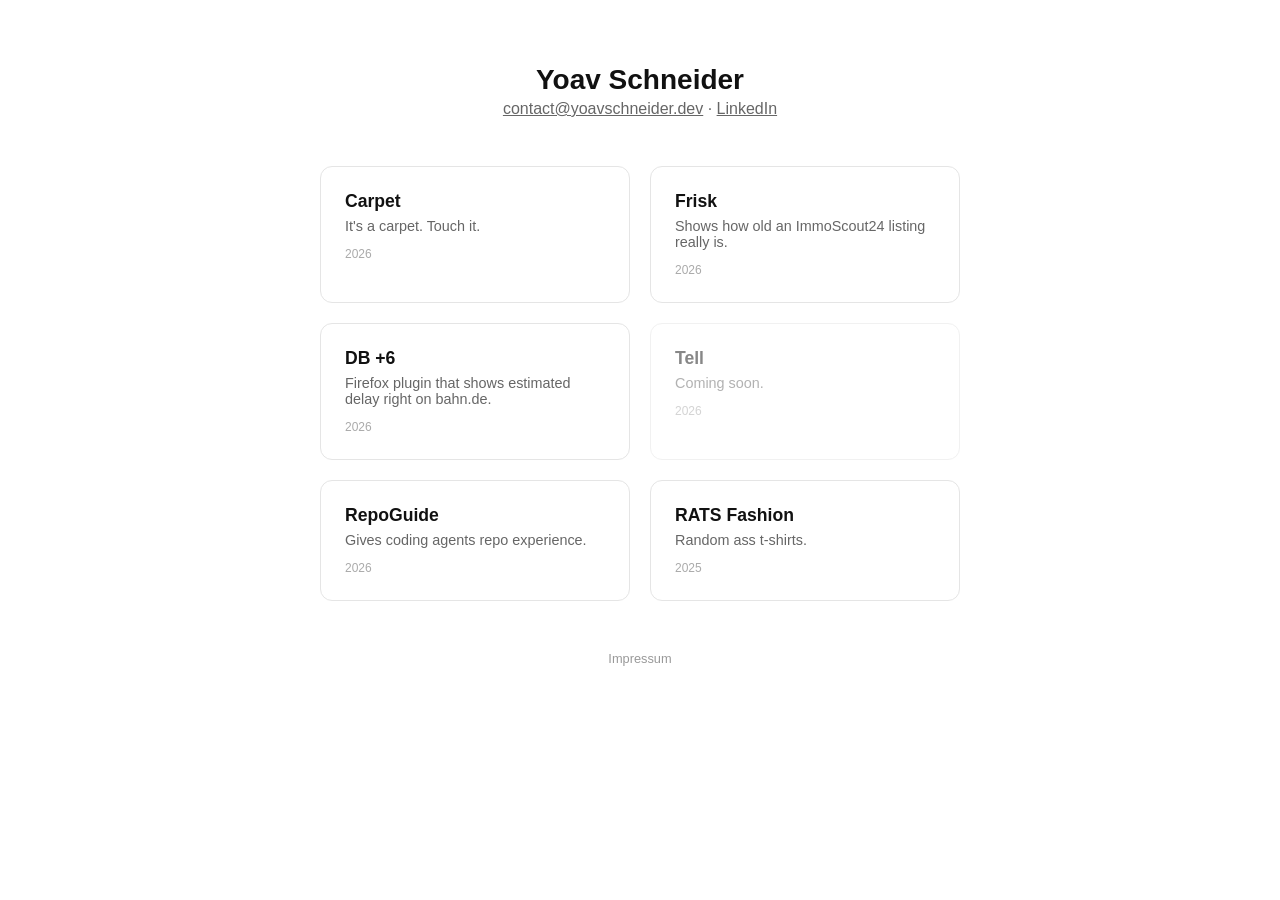
==== landing/index.html @ 54a187fa "Point user-facing contact address at contact@yoavschneider.dev Replaces the personal Gmail shown on " ====
<!doctype html>
<html lang="en">
<head>
<meta charset="utf-8">
<meta name="viewport" content="width=device-width, initial-scale=1">
<title>Yoav Schneider</title>
<style>
  body {
    margin: 0;
    background: #fff;
    color: #111;
    font-family: -apple-system, BlinkMacSystemFont, "Segoe UI", Helvetica, Arial, sans-serif;
    display: flex;
    flex-direction: column;
    align-items: center;
    padding: 4rem 1.5rem;
  }
  h1 { font-size: 1.75rem; margin: 0 0 0.25rem; }
  .email { color: #666; margin: 0 0 3rem; }
  .email a { color: inherit; }
  .projects {
    display: flex;
    flex-wrap: wrap;
    gap: 1.25rem;
    justify-content: center;
    max-width: 640px;
  }
  .card {
    display: block;
    width: 260px;
    padding: 1.5rem;
    border: 1px solid #e5e5e5;
    border-radius: 12px;
    text-decoration: none;
    color: inherit;
    transition: box-shadow 0.15s ease, transform 0.15s ease;
  }
  .card:hover {
    box-shadow: 0 4px 16px rgba(0,0,0,0.08);
    transform: translateY(-2px);
  }
  .card h2 { margin: 0 0 0.4rem; font-size: 1.1rem; }
  .card p { margin: 0 0 0.6rem; color: #666; font-size: 0.9rem; }
  .card time { color: #aaa; font-size: 0.75rem; }
  .card.soon { opacity: 0.5; cursor: default; }
  .card.soon:hover { box-shadow: none; transform: none; }
  footer { margin-top: 3rem; }
  footer a { color: #999; font-size: 0.8rem; text-decoration: none; }
  footer a:hover { text-decoration: underline; }
</style>
</head>
<body>
  <h1>Yoav Schneider</h1>
  <p class="email">
    <a href="mailto:contact@yoavschneider.dev">contact@yoavschneider.dev</a>
    · <a href="https://www.linkedin.com/in/yoav-schneider/">LinkedIn</a>
  </p>

  <div class="projects">
    <a class="card" href="/projects/carpet/">
      <h2>Carpet</h2>
      <p>It's a carpet. Touch it.</p>
      <time>2026</time>
    </a>
    <a class="card" href="/projects/frisk/">
      <h2>Frisk</h2>
      <p>Shows how old an ImmoScout24 listing really is.</p>
      <time>2026</time>
    </a>
    <a class="card" href="/projects/db/">
      <h2>DB +6</h2>
      <p>Firefox plugin that shows estimated delay right on bahn.de.</p>
      <time>2026</time>
    </a>
    <div class="card soon">
      <h2>Tell</h2>
      <p>Coming soon.</p>
      <time>2026</time>
    </div>
    <a class="card" href="https://repoguide.dev">
      <h2>RepoGuide</h2>
      <p>Gives coding agents repo experience.</p>
      <time>2026</time>
    </a>
    <a class="card" href="https://ratsfashion.art">
      <h2>RATS Fashion</h2>
      <p>Random ass t-shirts.</p>
      <time>2025</time>
    </a>
  </div>

  <footer><a href="/impressum.html">Impressum</a></footer>
</body>
</html>
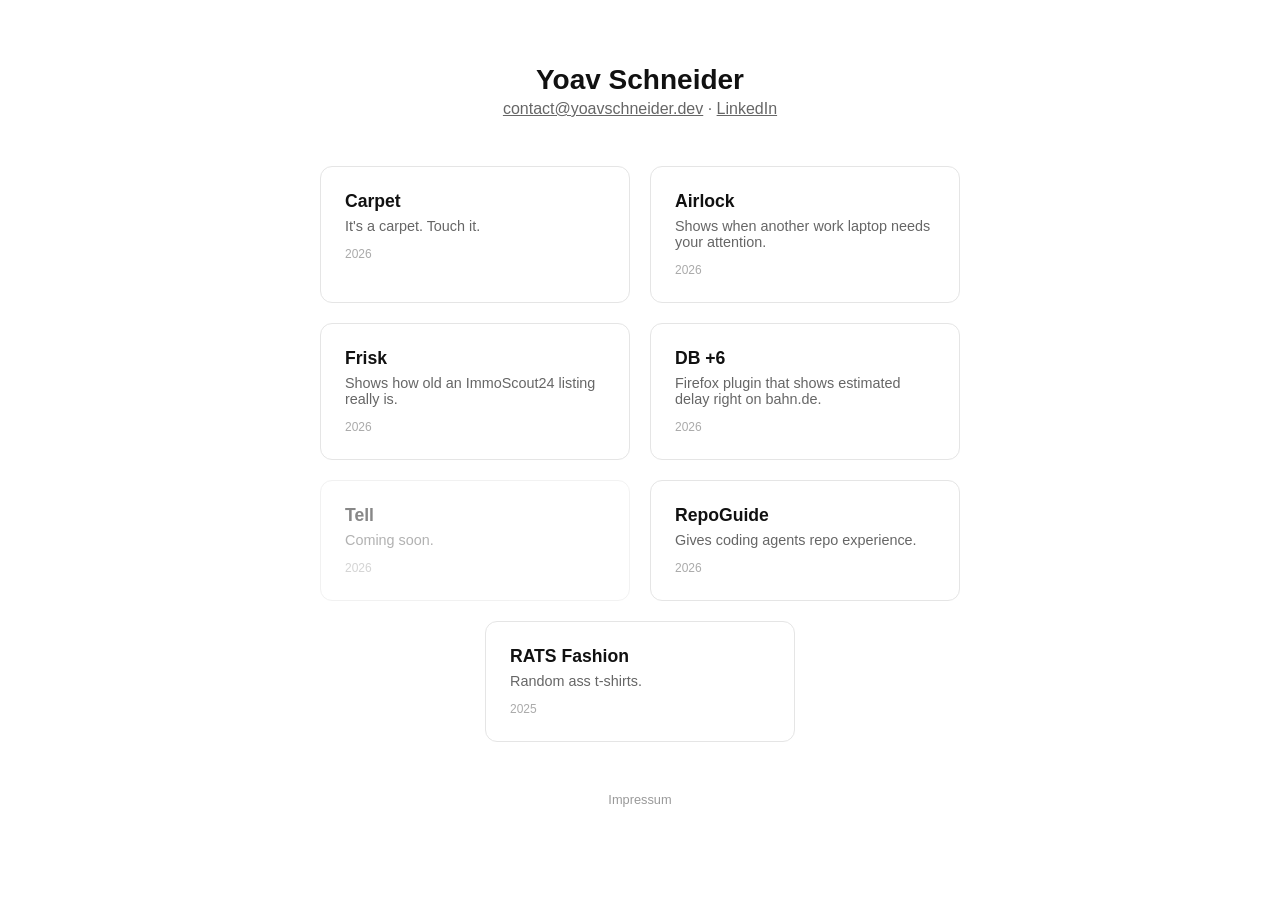
==== commit 53f63c52: "Add Airlock landing page and interactive examples" ====
--- a/landing/index.html
+++ b/landing/index.html
@@ -62,6 +62,11 @@
       <p>It's a carpet. Touch it.</p>
       <time>2026</time>
     </a>
+    <a class="card" href="/projects/airlock/">
+      <h2>Airlock</h2>
+      <p>Shows when another work laptop needs your attention.</p>
+      <time>2026</time>
+    </a>
     <a class="card" href="/projects/frisk/">
       <h2>Frisk</h2>
       <p>Shows how old an ImmoScout24 listing really is.</p>
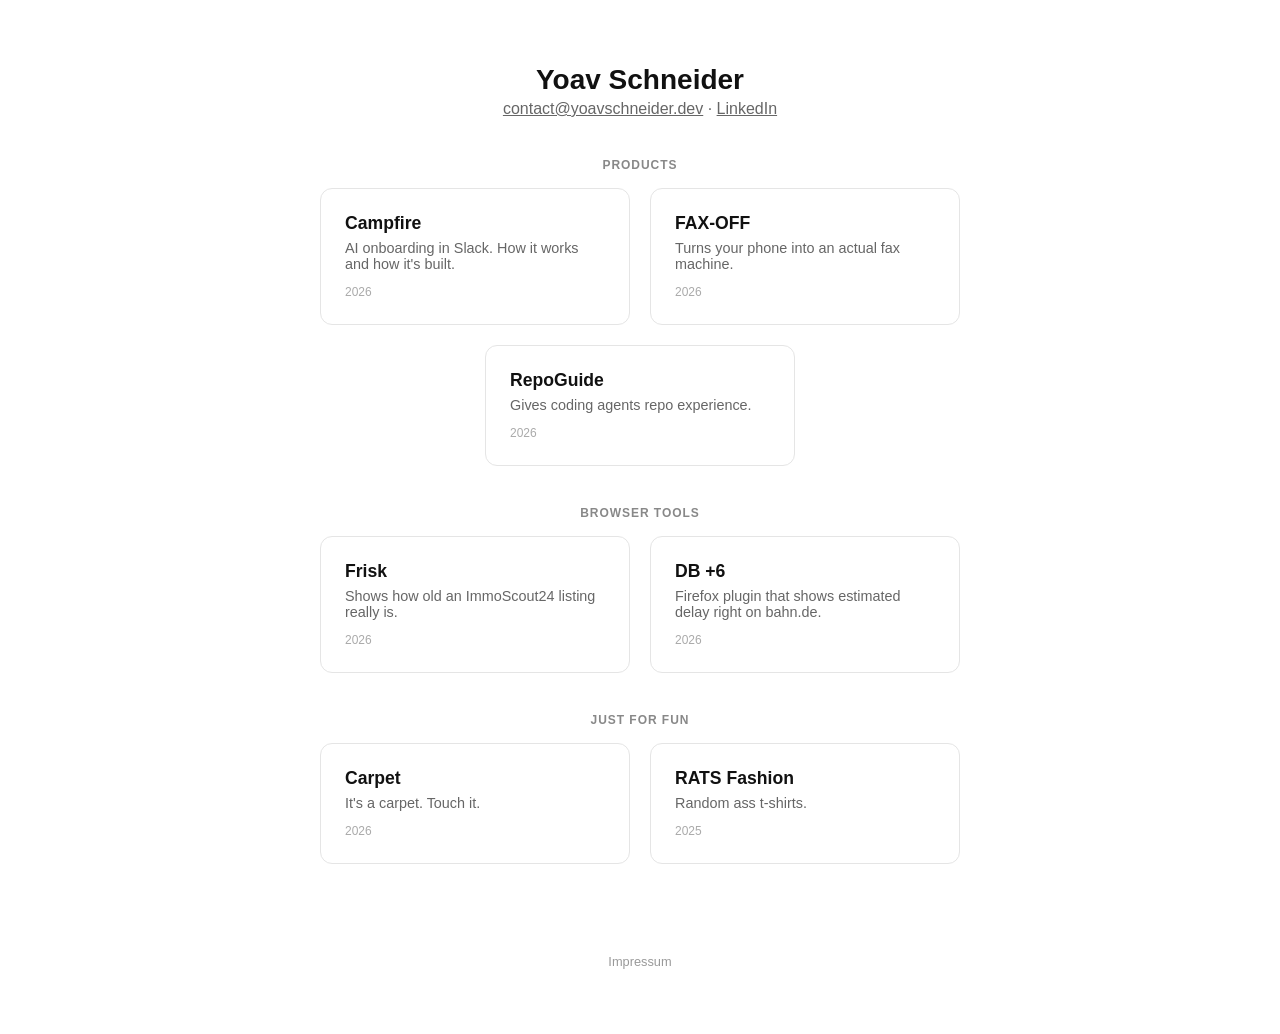
==== commit 214d917d: "Add Campfire case study page, group projects, link FAX-OFF Serve /projects/campfire/ from the landin" ====
--- a/landing/index.html
+++ b/landing/index.html
@@ -16,14 +16,14 @@
     padding: 4rem 1.5rem;
   }
   h1 { font-size: 1.75rem; margin: 0 0 0.25rem; }
-  .email { color: #666; margin: 0 0 3rem; }
+  .email { color: #666; margin: 0 0 2.5rem; }
   .email a { color: inherit; }
   .projects {
     display: flex;
     flex-wrap: wrap;
     gap: 1.25rem;
     justify-content: center;
-    max-width: 640px;
+    margin: 0 auto;
   }
   .card {
     display: block;
@@ -42,8 +42,11 @@
   .card h2 { margin: 0 0 0.4rem; font-size: 1.1rem; }
   .card p { margin: 0 0 0.6rem; color: #666; font-size: 0.9rem; }
   .card time { color: #aaa; font-size: 0.75rem; }
-  .card.soon { opacity: 0.5; cursor: default; }
-  .card.soon:hover { box-shadow: none; transform: none; }
+  .group { width: 100%; max-width: 820px; margin: 0 0 2.5rem; }
+  .group h3 {
+    font-size: 0.75rem; text-transform: uppercase; letter-spacing: 0.08em;
+    color: #888; font-weight: 600; text-align: center; margin: 0 0 1rem;
+  }
   footer { margin-top: 3rem; }
   footer a { color: #999; font-size: 0.8rem; text-decoration: none; }
   footer a:hover { text-decoration: underline; }
@@ -56,43 +59,58 @@
     · <a href="https://www.linkedin.com/in/yoav-schneider/">LinkedIn</a>
   </p>
 
-  <div class="projects">
-    <a class="card" href="/projects/carpet/">
-      <h2>Carpet</h2>
-      <p>It's a carpet. Touch it.</p>
-      <time>2026</time>
-    </a>
-    <a class="card" href="/projects/airlock/">
-      <h2>Airlock</h2>
-      <p>Shows when another work laptop needs your attention.</p>
-      <time>2026</time>
-    </a>
-    <a class="card" href="/projects/frisk/">
-      <h2>Frisk</h2>
-      <p>Shows how old an ImmoScout24 listing really is.</p>
-      <time>2026</time>
-    </a>
-    <a class="card" href="/projects/db/">
-      <h2>DB +6</h2>
-      <p>Firefox plugin that shows estimated delay right on bahn.de.</p>
-      <time>2026</time>
-    </a>
-    <div class="card soon">
-      <h2>Tell</h2>
-      <p>Coming soon.</p>
-      <time>2026</time>
+  <section class="group">
+    <h3>Products</h3>
+    <div class="projects">
+      <a class="card" href="/projects/campfire/">
+        <h2>Campfire</h2>
+        <p>AI onboarding in Slack. How it works and how it's built.</p>
+        <time>2026</time>
+      </a>
+      <a class="card" href="https://faxoff.app">
+        <h2>FAX-OFF</h2>
+        <p>Turns your phone into an actual fax machine.</p>
+        <time>2026</time>
+      </a>
+      <a class="card" href="https://repoguide.dev">
+        <h2>RepoGuide</h2>
+        <p>Gives coding agents repo experience.</p>
+        <time>2026</time>
+      </a>
     </div>
-    <a class="card" href="https://repoguide.dev">
-      <h2>RepoGuide</h2>
-      <p>Gives coding agents repo experience.</p>
-      <time>2026</time>
-    </a>
-    <a class="card" href="https://ratsfashion.art">
-      <h2>RATS Fashion</h2>
-      <p>Random ass t-shirts.</p>
-      <time>2025</time>
-    </a>
-  </div>
+  </section>
+
+  <section class="group">
+    <h3>Browser tools</h3>
+    <div class="projects">
+      <a class="card" href="/projects/frisk/">
+        <h2>Frisk</h2>
+        <p>Shows how old an ImmoScout24 listing really is.</p>
+        <time>2026</time>
+      </a>
+      <a class="card" href="/projects/db/">
+        <h2>DB +6</h2>
+        <p>Firefox plugin that shows estimated delay right on bahn.de.</p>
+        <time>2026</time>
+      </a>
+    </div>
+  </section>
+
+  <section class="group">
+    <h3>Just for fun</h3>
+    <div class="projects">
+      <a class="card" href="/projects/carpet/">
+        <h2>Carpet</h2>
+        <p>It's a carpet. Touch it.</p>
+        <time>2026</time>
+      </a>
+      <a class="card" href="https://ratsfashion.art">
+        <h2>RATS Fashion</h2>
+        <p>Random ass t-shirts.</p>
+        <time>2025</time>
+      </a>
+    </div>
+  </section>
 
   <footer><a href="/impressum.html">Impressum</a></footer>
 </body>
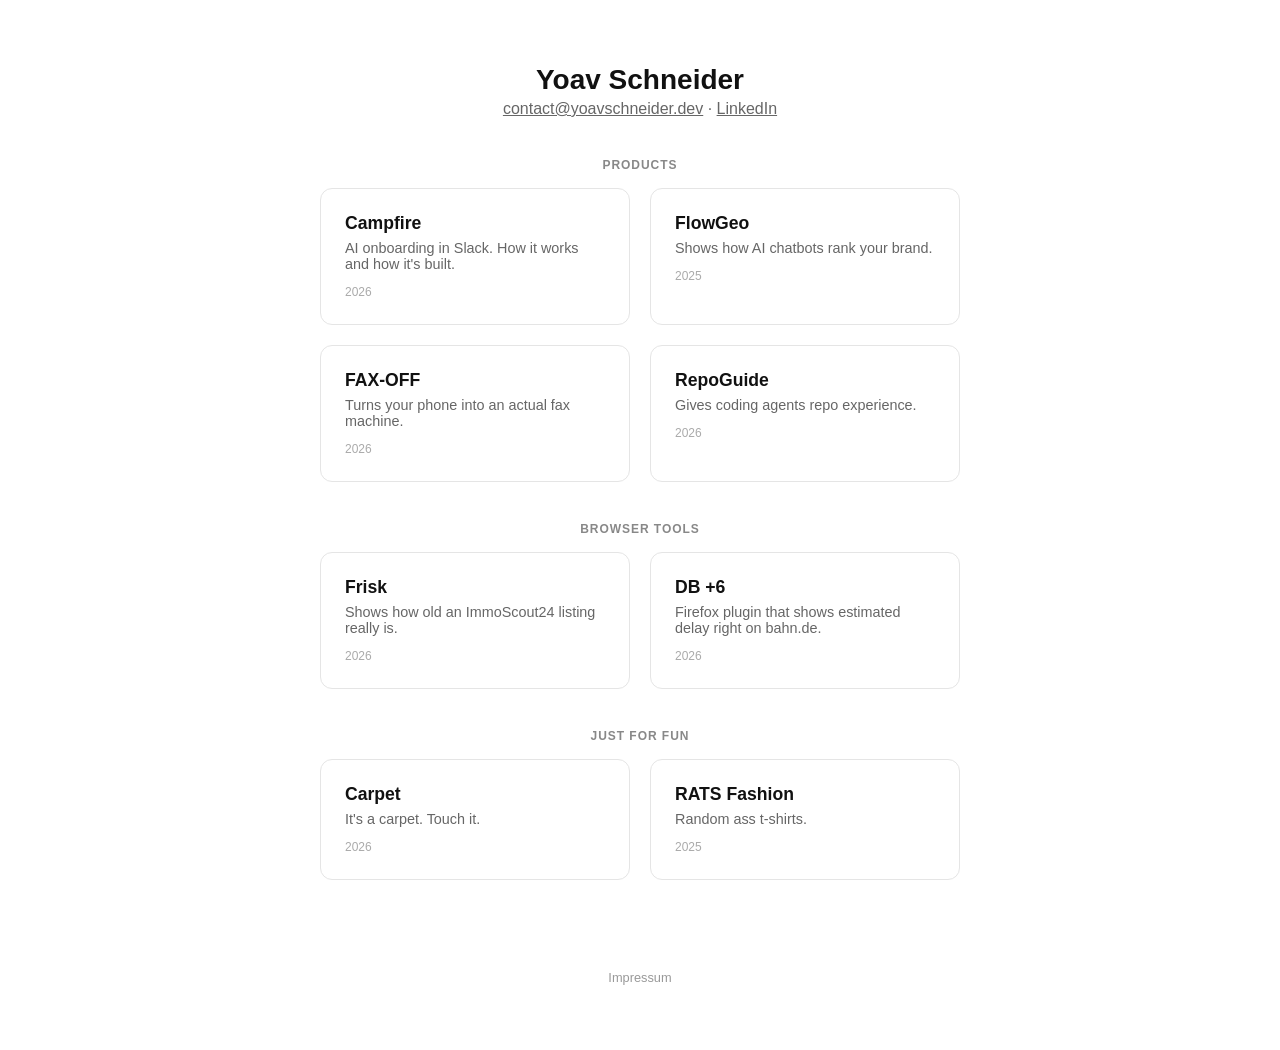
==== commit 7cfd8471: "Add FlowGeo case study page and card Co-Authored-By: Claude Opus 5.5 <noreply@anthropic.com>" ====
--- a/landing/index.html
+++ b/landing/index.html
@@ -42,6 +42,10 @@
   .card h2 { margin: 0 0 0.4rem; font-size: 1.1rem; }
   .card p { margin: 0 0 0.6rem; color: #666; font-size: 0.9rem; }
   .card time { color: #aaa; font-size: 0.75rem; }
+  .card-main { display: block; color: inherit; text-decoration: none; }
+  .card-foot { display: flex; justify-content: space-between; align-items: baseline; }
+  .card-link { color: #666; font-size: 0.8rem; text-decoration: none; }
+  .card-link:hover { color: #111; text-decoration: underline; }
   .group { width: 100%; max-width: 820px; margin: 0 0 2.5rem; }
   .group h3 {
     font-size: 0.75rem; text-transform: uppercase; letter-spacing: 0.08em;
@@ -66,6 +70,11 @@
         <h2>Campfire</h2>
         <p>AI onboarding in Slack. How it works and how it's built.</p>
         <time>2026</time>
+      </a>
+      <a class="card" href="/projects/flowgeo/">
+        <h2>FlowGeo</h2>
+        <p>Shows how AI chatbots rank your brand.</p>
+        <time>2025</time>
       </a>
       <a class="card" href="https://faxoff.app">
         <h2>FAX-OFF</h2>
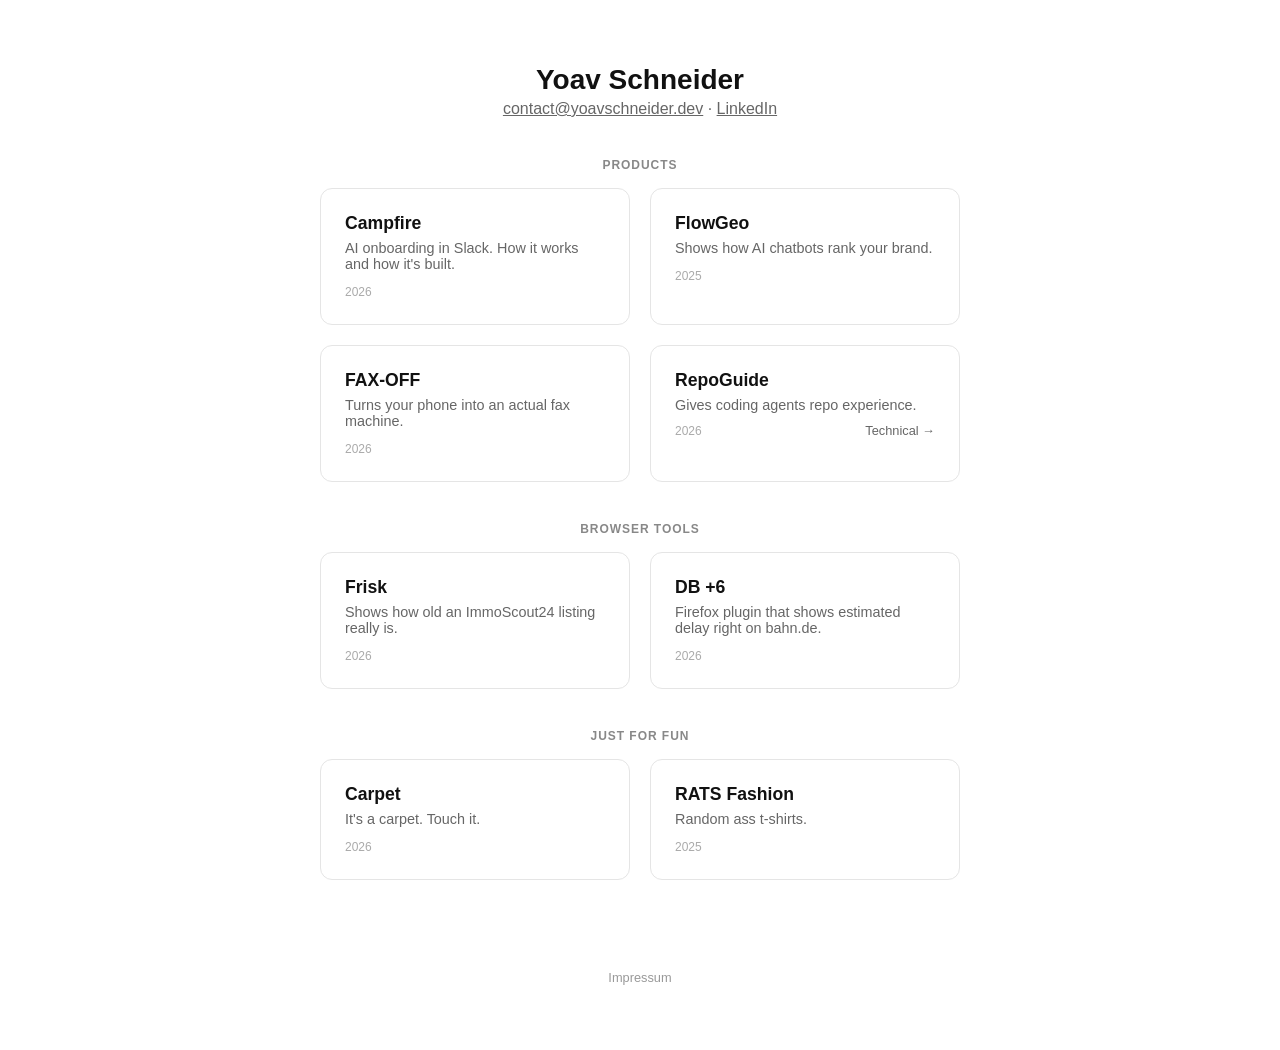
==== commit 1016c1d8: "Add RepoGuide technical page, link it from the card Co-Authored-By: Claude Opus 5.5 <noreply@anthrop" ====
--- a/landing/index.html
+++ b/landing/index.html
@@ -81,11 +81,16 @@
         <p>Turns your phone into an actual fax machine.</p>
         <time>2026</time>
       </a>
-      <a class="card" href="https://repoguide.dev">
-        <h2>RepoGuide</h2>
-        <p>Gives coding agents repo experience.</p>
-        <time>2026</time>
-      </a>
+      <div class="card">
+        <a class="card-main" href="https://repoguide.dev">
+          <h2>RepoGuide</h2>
+          <p>Gives coding agents repo experience.</p>
+        </a>
+        <div class="card-foot">
+          <time>2026</time>
+          <a class="card-link" href="/projects/repoguide/">Technical &rarr;</a>
+        </div>
+      </div>
     </div>
   </section>
 
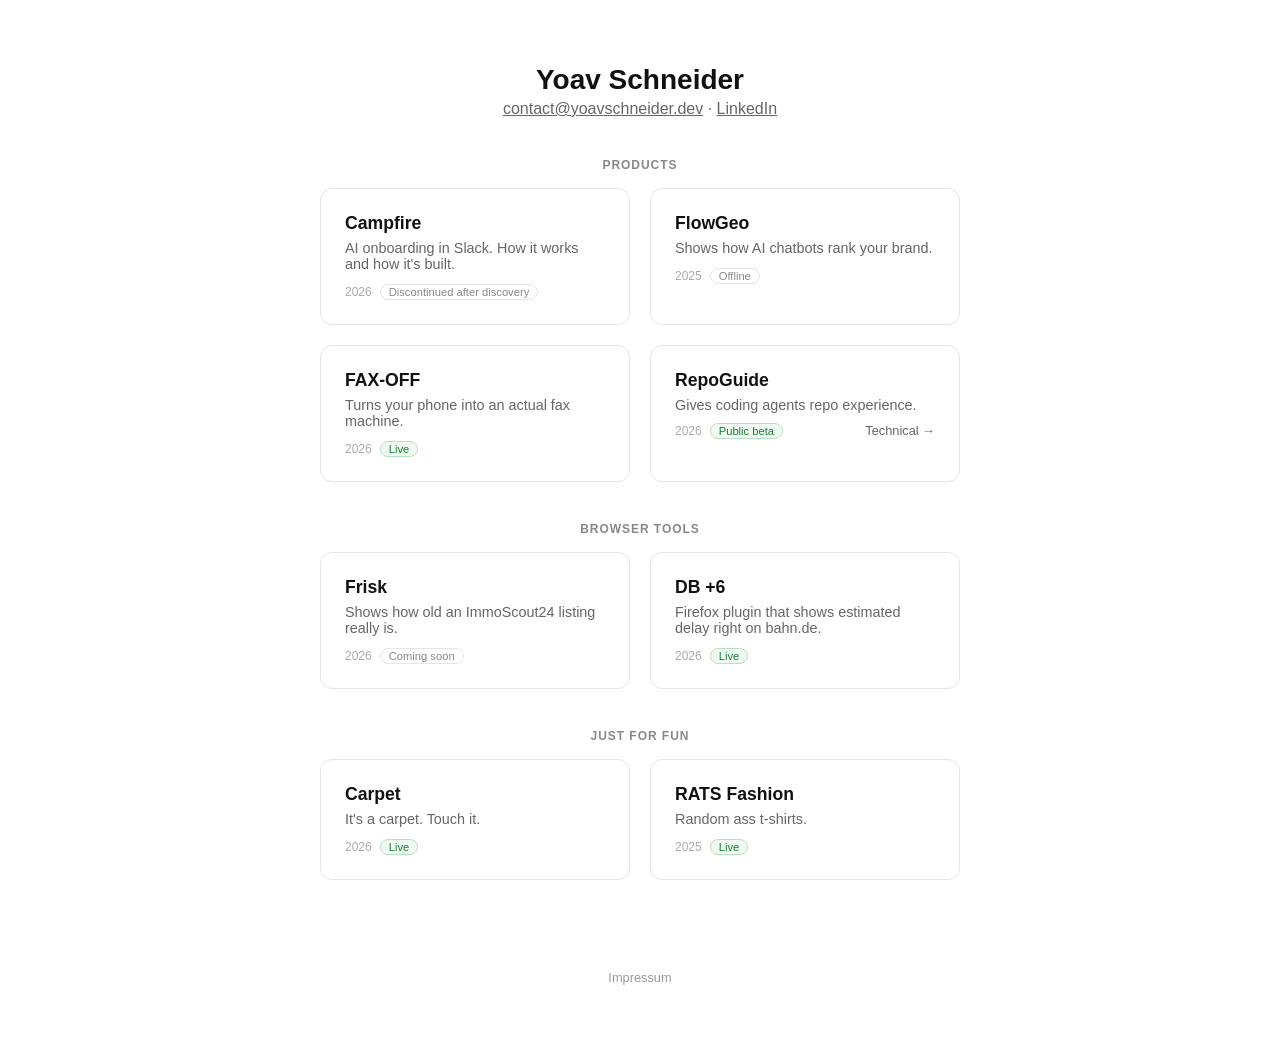
==== commit b5baef59: "Lead with outcomes: status labels on cards, drop commit/LOC counts Promote RepoGuide's benchmark res" ====
--- a/landing/index.html
+++ b/landing/index.html
@@ -42,6 +42,9 @@
   .card h2 { margin: 0 0 0.4rem; font-size: 1.1rem; }
   .card p { margin: 0 0 0.6rem; color: #666; font-size: 0.9rem; }
   .card time { color: #aaa; font-size: 0.75rem; }
+  .meta-row { display: inline-flex; align-items: center; gap: 0.5rem; }
+  .status { font-size: 0.7rem; border-radius: 999px; padding: 0.05rem 0.5rem; border: 1px solid #e5e5e5; color: #888; }
+  .status.live { color: #1a7f37; border-color: #b7e1c1; background: #f0faf2; }
   .card-main { display: block; color: inherit; text-decoration: none; }
   .card-foot { display: flex; justify-content: space-between; align-items: baseline; }
   .card-link { color: #666; font-size: 0.8rem; text-decoration: none; }
@@ -69,17 +72,17 @@
       <a class="card" href="/projects/campfire/">
         <h2>Campfire</h2>
         <p>AI onboarding in Slack. How it works and how it's built.</p>
-        <time>2026</time>
+        <span class="meta-row"><time>2026</time><span class="status off">Discontinued after discovery</span></span>
       </a>
       <a class="card" href="/projects/flowgeo/">
         <h2>FlowGeo</h2>
         <p>Shows how AI chatbots rank your brand.</p>
-        <time>2025</time>
+        <span class="meta-row"><time>2025</time><span class="status off">Offline</span></span>
       </a>
       <a class="card" href="https://faxoff.app">
         <h2>FAX-OFF</h2>
         <p>Turns your phone into an actual fax machine.</p>
-        <time>2026</time>
+        <span class="meta-row"><time>2026</time><span class="status live">Live</span></span>
       </a>
       <div class="card">
         <a class="card-main" href="https://repoguide.dev">
@@ -87,7 +90,7 @@
           <p>Gives coding agents repo experience.</p>
         </a>
         <div class="card-foot">
-          <time>2026</time>
+          <span class="meta-row"><time>2026</time><span class="status live">Public beta</span></span>
           <a class="card-link" href="/projects/repoguide/">Technical &rarr;</a>
         </div>
       </div>
@@ -100,12 +103,12 @@
       <a class="card" href="/projects/frisk/">
         <h2>Frisk</h2>
         <p>Shows how old an ImmoScout24 listing really is.</p>
-        <time>2026</time>
+        <span class="meta-row"><time>2026</time><span class="status off">Coming soon</span></span>
       </a>
       <a class="card" href="/projects/db/">
         <h2>DB +6</h2>
         <p>Firefox plugin that shows estimated delay right on bahn.de.</p>
-        <time>2026</time>
+        <span class="meta-row"><time>2026</time><span class="status live">Live</span></span>
       </a>
     </div>
   </section>
@@ -116,12 +119,12 @@
       <a class="card" href="/projects/carpet/">
         <h2>Carpet</h2>
         <p>It's a carpet. Touch it.</p>
-        <time>2026</time>
+        <span class="meta-row"><time>2026</time><span class="status live">Live</span></span>
       </a>
       <a class="card" href="https://ratsfashion.art">
         <h2>RATS Fashion</h2>
         <p>Random ass t-shirts.</p>
-        <time>2025</time>
+        <span class="meta-row"><time>2025</time><span class="status live">Live</span></span>
       </a>
     </div>
   </section>
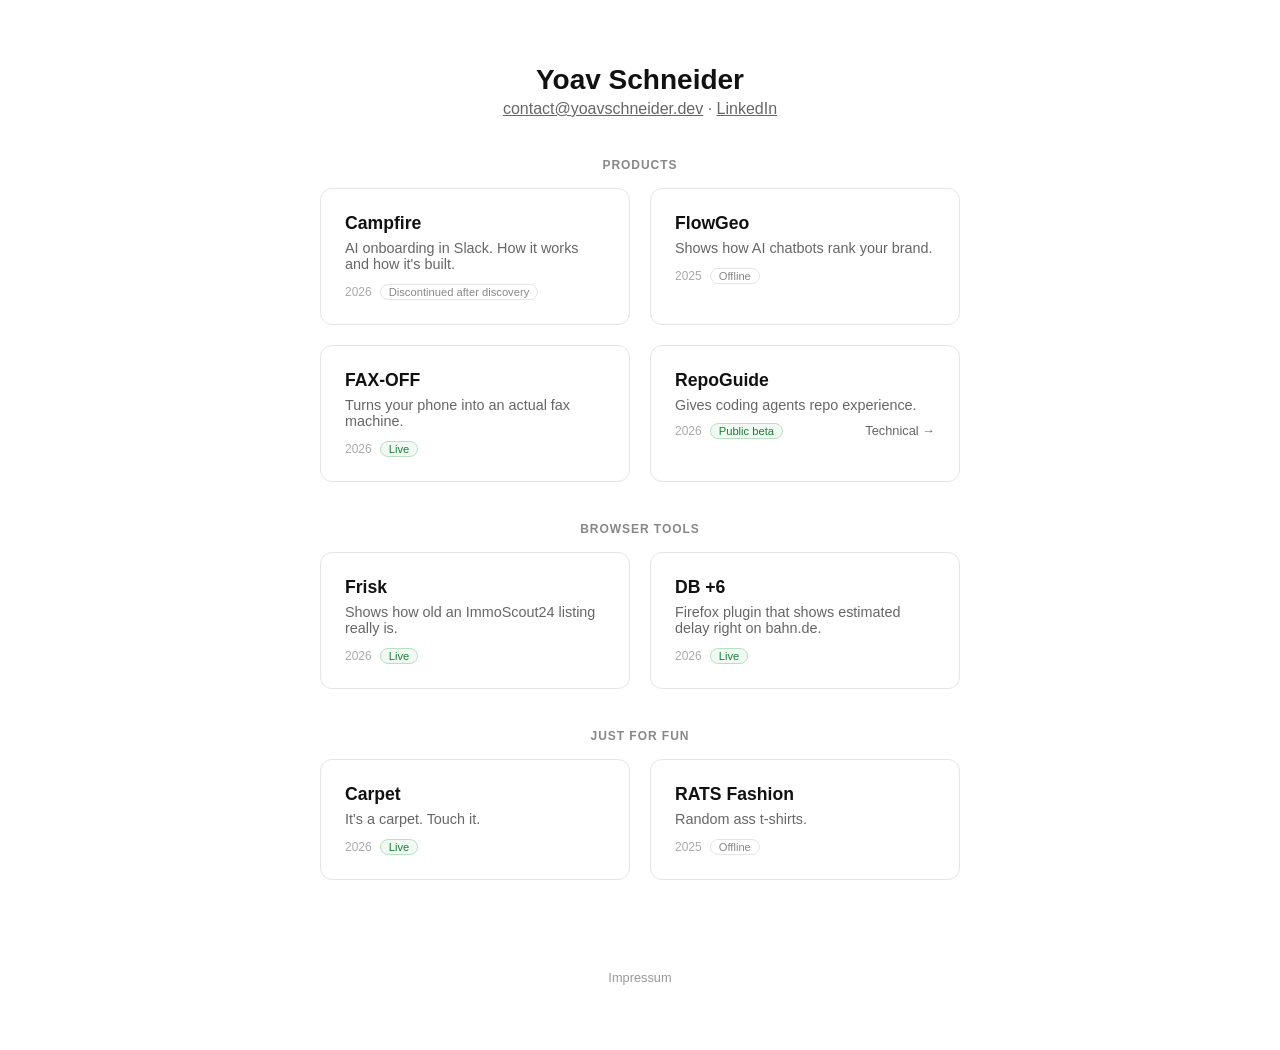
==== commit 34ebf01e: "Mark RATS Fashion offline, Frisk live Co-Authored-By: Claude Opus 5.5 <noreply@anthropic.com>" ====
--- a/landing/index.html
+++ b/landing/index.html
@@ -103,7 +103,7 @@
       <a class="card" href="/projects/frisk/">
         <h2>Frisk</h2>
         <p>Shows how old an ImmoScout24 listing really is.</p>
-        <span class="meta-row"><time>2026</time><span class="status off">Coming soon</span></span>
+        <span class="meta-row"><time>2026</time><span class="status live">Live</span></span>
       </a>
       <a class="card" href="/projects/db/">
         <h2>DB +6</h2>
@@ -124,7 +124,7 @@
       <a class="card" href="https://ratsfashion.art">
         <h2>RATS Fashion</h2>
         <p>Random ass t-shirts.</p>
-        <span class="meta-row"><time>2025</time><span class="status live">Live</span></span>
+        <span class="meta-row"><time>2025</time><span class="status off">Offline</span></span>
       </a>
     </div>
   </section>
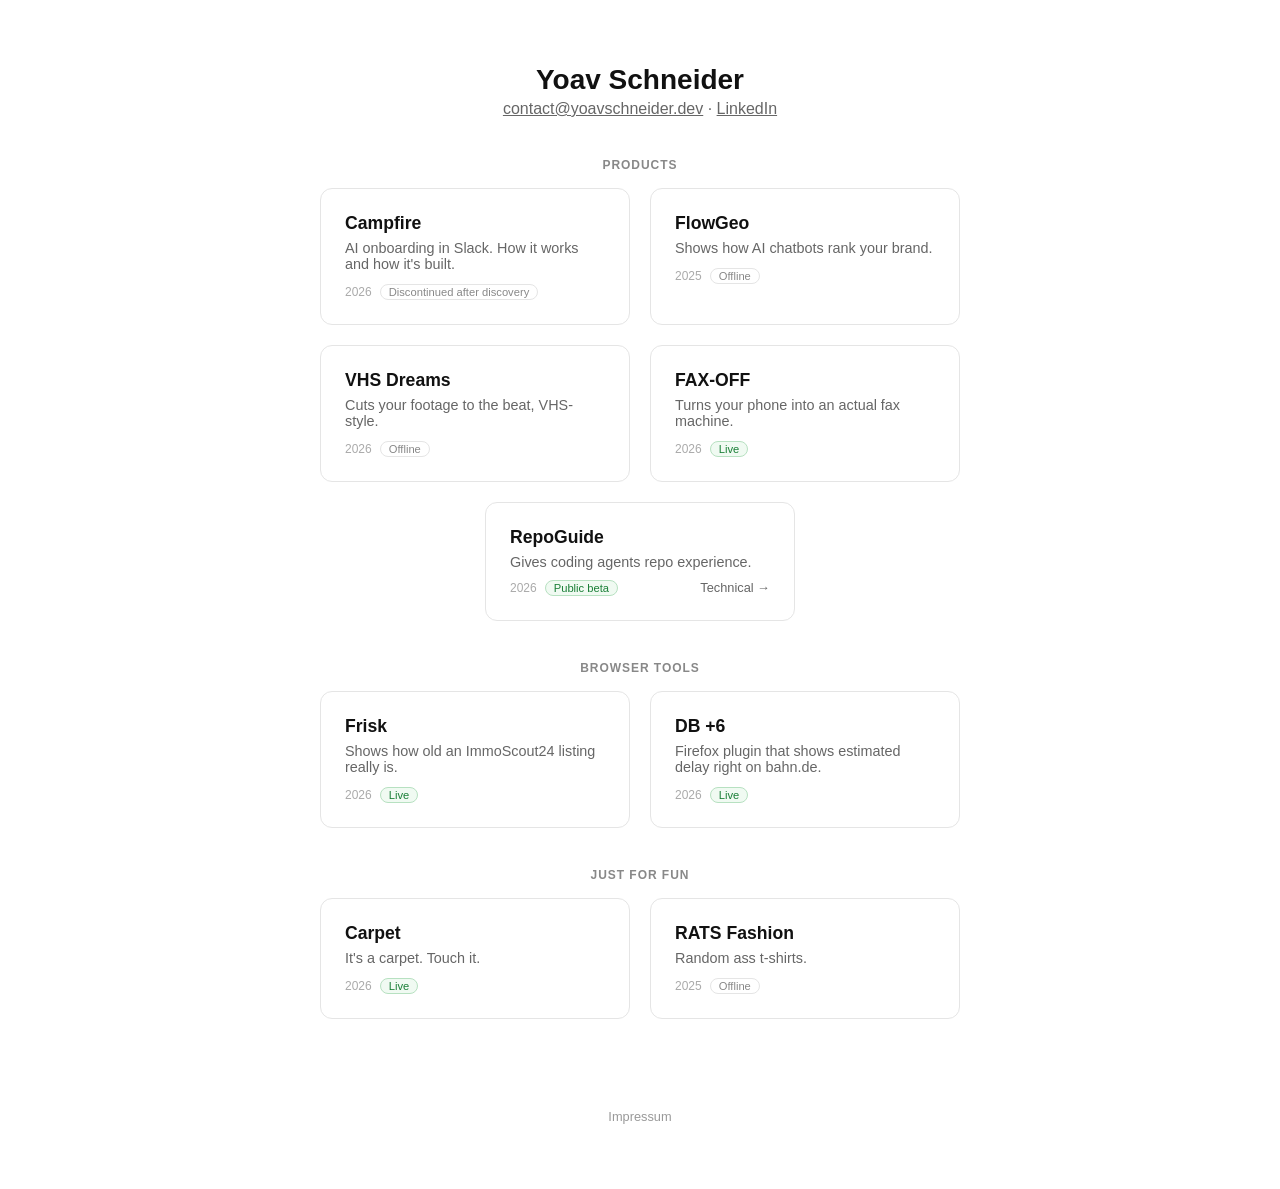
==== commit fa18a6e8: "Add VHS Dreams case study page and card Co-Authored-By: Claude Opus 5.5 <noreply@anthropic.com>" ====
--- a/landing/index.html
+++ b/landing/index.html
@@ -79,6 +79,11 @@
         <p>Shows how AI chatbots rank your brand.</p>
         <span class="meta-row"><time>2025</time><span class="status off">Offline</span></span>
       </a>
+      <a class="card" href="/projects/vhs-dreams/">
+        <h2>VHS Dreams</h2>
+        <p>Cuts your footage to the beat, VHS-style.</p>
+        <span class="meta-row"><time>2026</time><span class="status off">Offline</span></span>
+      </a>
       <a class="card" href="https://faxoff.app">
         <h2>FAX-OFF</h2>
         <p>Turns your phone into an actual fax machine.</p>
